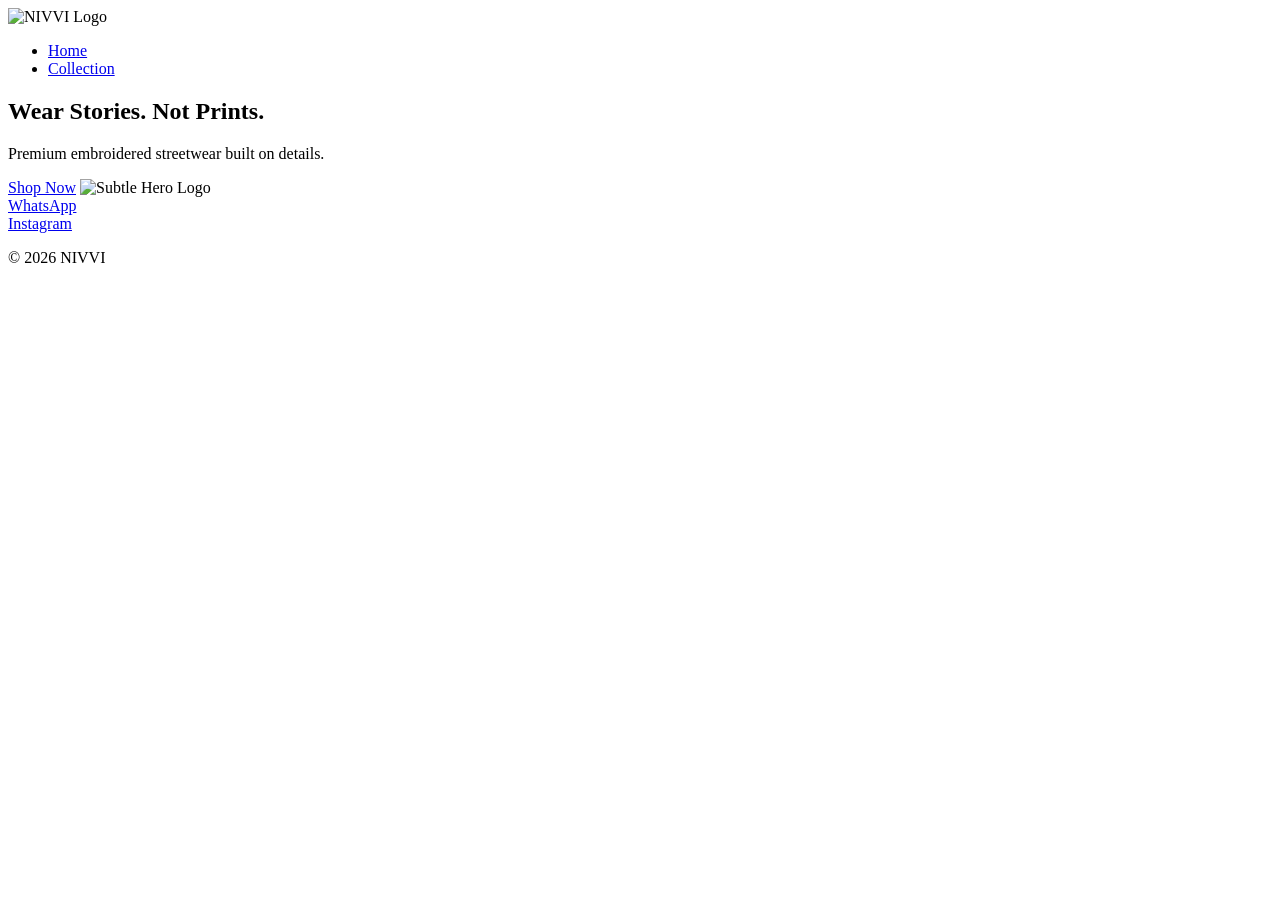
==== index.html @ bb1ccd34 "Create index.html for home page" ====
<!DOCTYPE html>
<html lang="en">
<head>
    <meta charset="UTF-8">
    <meta name="viewport" content="width=device-width, initial-scale=1.0">
    <link rel="stylesheet" href="styles.css">
    <title>NIVVI - Home</title>
</head>
<body>
    <nav class="navbar">
        <img src="images/nivvi logo.jpg" alt="NIVVI Logo" class="logo">
        <ul>
            <li><a href="index.html">Home</a></li>
            <li><a href="collection.html">Collection</a></li>
        </ul>
    </nav>
    <section class="hero">
        <h1>Wear Stories. Not Prints.</h1>
        <p>Premium embroidered streetwear built on details.</p>
        <a href="collection.html" class="cta">Shop Now</a>
        <img src="images/nivvi logo.jpg" alt="Subtle Hero Logo" class="hero-logo">
    </section>
    <div id="product-grid-home" class="product-grid"></div>
    <div class="whatsapp-button">
        <a href="https://wa.me/917016248695">WhatsApp</a>
    </div>
    <footer>
        <a href="https://www.instagram.com/nivvi">Instagram</a>
        <p>&copy; 2026 NIVVI</p>
    </footer>
</body>
</html>
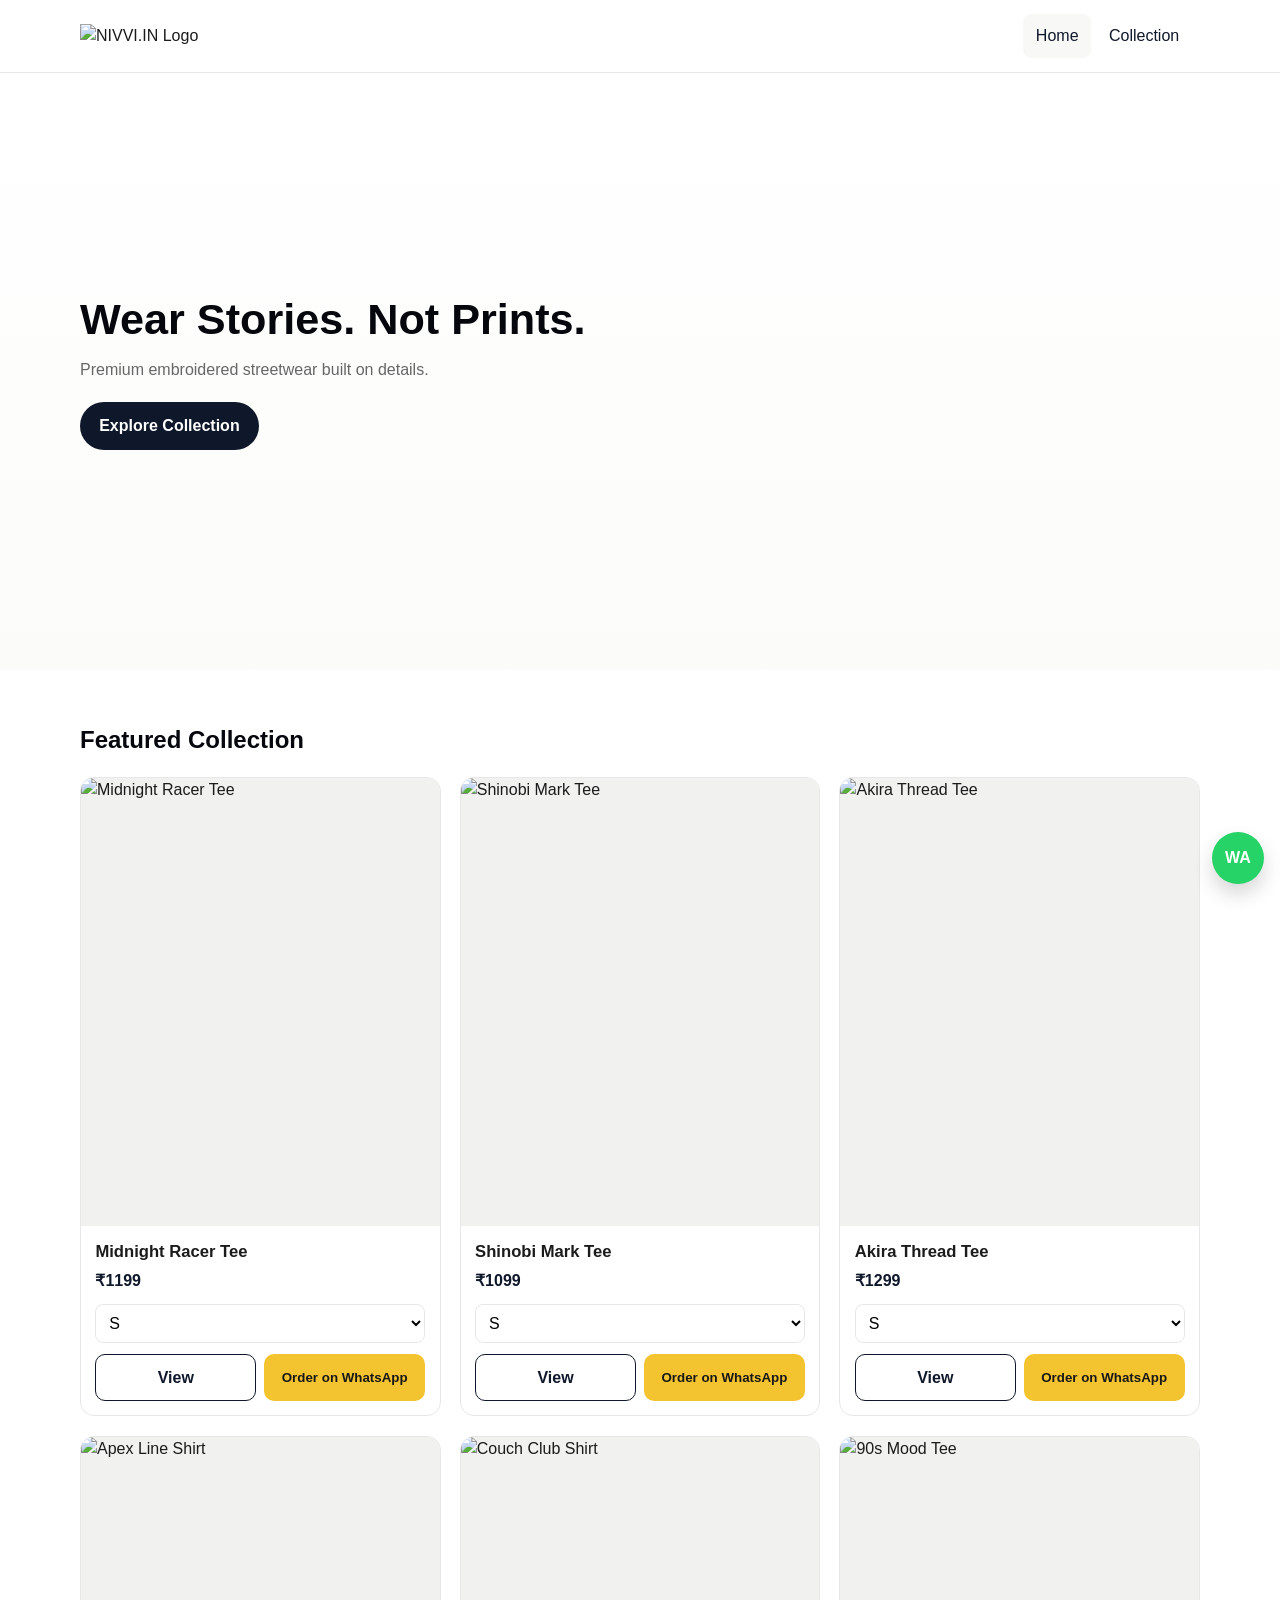
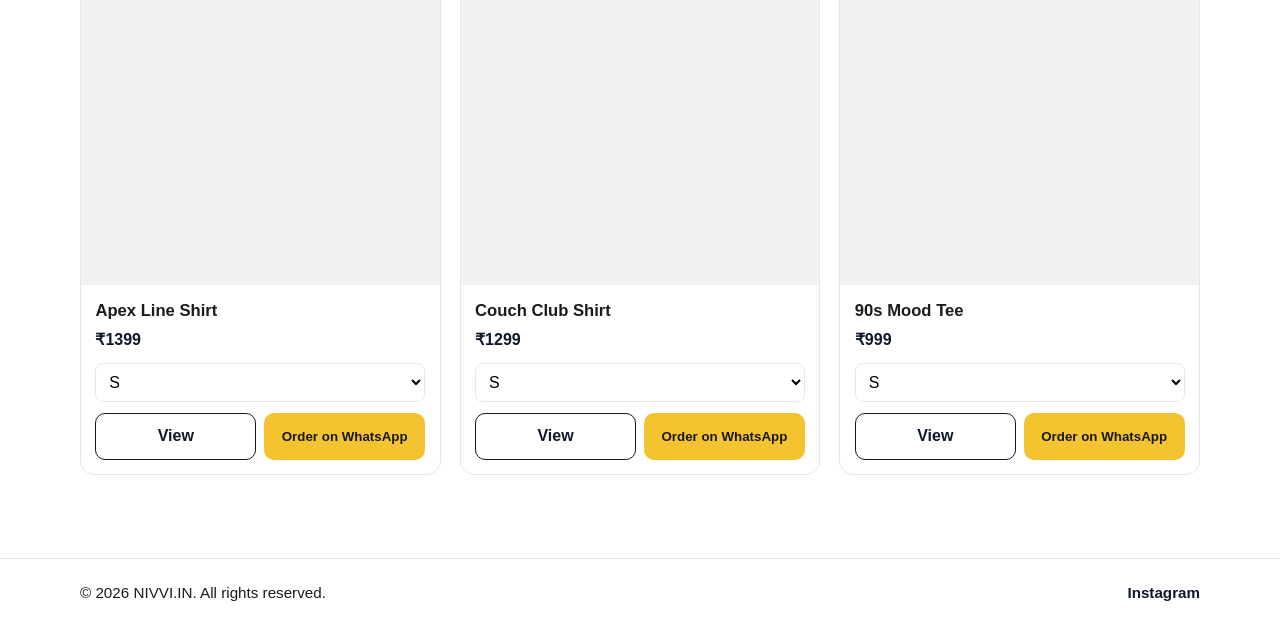
==== commit b4940919: "Add files via upload" ====
--- a/index.html
+++ b/index.html
@@ -1,32 +1,78 @@
 <!DOCTYPE html>
 <html lang="en">
 <head>
-    <meta charset="UTF-8">
-    <meta name="viewport" content="width=device-width, initial-scale=1.0">
-    <link rel="stylesheet" href="styles.css">
-    <title>NIVVI - Home</title>
+  <meta charset="UTF-8" />
+  <meta name="viewport" content="width=device-width, initial-scale=1.0" />
+  <meta name="description" content="NIVVI.IN - Premium embroidered streetwear built on details." />
+  <title>NIVVI.IN | Home</title>
+  <link rel="stylesheet" href="styles.css" />
 </head>
-<body>
-    <nav class="navbar">
-        <img src="images/nivvi logo.jpg" alt="NIVVI Logo" class="logo">
-        <ul>
-            <li><a href="index.html">Home</a></li>
-            <li><a href="collection.html">Collection</a></li>
-        </ul>
+<body data-page="home">
+  <!-- Sticky Navbar -->
+  <header class="site-header">
+    <nav class="navbar container" aria-label="Main Navigation">
+      <a href="index.html" class="brand" aria-label="NIVVI.IN Home">
+        <img src="nivvi logo.jpg" alt="NIVVI.IN Logo" class="brand-logo" />
+      </a>
+
+      <button class="nav-toggle" aria-label="Toggle menu" aria-expanded="false">
+        <span></span><span></span><span></span>
+      </button>
+
+      <ul class="nav-links">
+        <li><a href="index.html" class="active">Home</a></li>
+        <li><a href="collection.html">Collection</a></li>
+      </ul>
     </nav>
-    <section class="hero">
-        <h1>Wear Stories. Not Prints.</h1>
-        <p>Premium embroidered streetwear built on details.</p>
-        <a href="collection.html" class="cta">Shop Now</a>
-        <img src="images/nivvi logo.jpg" alt="Subtle Hero Logo" class="hero-logo">
+  </header>
+
+  <main>
+    <!-- Hero -->
+    <section class="hero section">
+      <div class="container hero-content">
+        <div class="hero-text">
+          <h1>Wear Stories. Not Prints.</h1>
+          <p>Premium embroidered streetwear built on details.</p>
+          <a href="collection.html" class="btn btn-primary">Explore Collection</a>
+        </div>
+        <div class="hero-logo-wrap" aria-hidden="true">
+          <img src="nivvi logo.jpg" alt="" class="hero-logo-subtle" />
+        </div>
+      </div>
     </section>
-    <div id="product-grid-home" class="product-grid"></div>
-    <div class="whatsapp-button">
-        <a href="https://wa.me/917016248695">WhatsApp</a>
+
+    <!-- Product Grid -->
+    <section class="section">
+      <div class="container">
+        <div class="section-head">
+          <h2>Featured Collection</h2>
+        </div>
+        <div id="product-grid-home" class="product-grid" aria-live="polite"></div>
+      </div>
+    </section>
+  </main>
+
+  <!-- Floating WhatsApp -->
+  <a
+    href="https://wa.me/917016248695"
+    class="floating-whatsapp"
+    target="_blank"
+    rel="noopener noreferrer"
+    aria-label="Chat on WhatsApp"
+    title="Chat on WhatsApp"
+  >
+    WA
+  </a>
+
+  <footer class="site-footer">
+    <div class="container footer-content">
+      <p>© <span id="year"></span> NIVVI.IN. All rights reserved.</p>
+      <a href="https://instagram.com/" target="_blank" rel="noopener noreferrer" aria-label="Instagram">
+        Instagram
+      </a>
     </div>
-    <footer>
-        <a href="https://www.instagram.com/nivvi">Instagram</a>
-        <p>&copy; 2026 NIVVI</p>
-    </footer>
+  </footer>
+
+  <script src="script.js"></script>
 </body>
 </html>
--- a/styles.css
+++ b/styles.css
@@ -0,0 +1,459 @@
+/* =========================
+   NIVVI.IN - Global Styles
+   ========================= */
+:root {
+  --color-primary: #0f172a; /* deep navy */
+  --color-dark: #05070d;
+  --color-accent: #f4c430; /* yellow accent */
+  --color-bg: #f8f8f6;
+  --color-white: #ffffff;
+  --color-text: #1b1b1b;
+  --color-muted: #666;
+  --border: #e7e7e7;
+  --radius: 14px;
+  --shadow: 0 8px 25px rgba(0, 0, 0, 0.06);
+  --transition: all 0.25s ease;
+}
+
+*,
+*::before,
+*::after {
+  box-sizing: border-box;
+}
+
+html,
+body {
+  margin: 0;
+  padding: 0;
+}
+
+body {
+  font-family: "Inter", "Segoe UI", Roboto, Arial, sans-serif;
+  color: var(--color-text);
+  background: var(--color-white);
+  line-height: 1.5;
+}
+
+img {
+  max-width: 100%;
+  display: block;
+}
+
+a {
+  text-decoration: none;
+  color: inherit;
+}
+
+.container {
+  width: min(1120px, 92%);
+  margin-inline: auto;
+}
+
+.section {
+  padding: 2.5rem 0;
+}
+
+/* =========================
+   Navbar
+   ========================= */
+.site-header {
+  position: sticky;
+  top: 0;
+  z-index: 1000;
+  background: rgba(255, 255, 255, 0.95);
+  border-bottom: 1px solid var(--border);
+  backdrop-filter: blur(6px);
+}
+
+.navbar {
+  display: flex;
+  align-items: center;
+  justify-content: space-between;
+  min-height: 72px;
+}
+
+.brand-logo {
+  width: 120px;
+  height: auto;
+  object-fit: contain;
+}
+
+.nav-toggle {
+  display: inline-flex;
+  flex-direction: column;
+  gap: 4px;
+  border: 0;
+  background: transparent;
+  cursor: pointer;
+}
+
+.nav-toggle span {
+  width: 22px;
+  height: 2px;
+  background: var(--color-primary);
+  border-radius: 2px;
+}
+
+.nav-links {
+  position: absolute;
+  top: 72px;
+  right: 4%;
+  background: var(--color-white);
+  border: 1px solid var(--border);
+  border-radius: 10px;
+  list-style: none;
+  margin: 0;
+  padding: 0.5rem;
+  min-width: 140px;
+  display: none;
+  box-shadow: var(--shadow);
+}
+
+.nav-links.open {
+  display: block;
+}
+
+.nav-links li a {
+  display: block;
+  padding: 0.6rem 0.8rem;
+  color: var(--color-primary);
+  font-weight: 500;
+  border-radius: 8px;
+}
+
+.nav-links li a:hover,
+.nav-links li a.active {
+  background: var(--color-bg);
+}
+
+/* =========================
+   Hero
+   ========================= */
+.hero {
+  background: linear-gradient(180deg, #ffffff, #fbfbf9);
+}
+
+.hero-content {
+  display: grid;
+  gap: 1.2rem;
+  align-items: center;
+}
+
+.hero-text h1 {
+  margin: 0;
+  font-size: 1.9rem;
+  line-height: 1.2;
+  color: var(--color-dark);
+}
+
+.hero-text p {
+  margin: 0.8rem 0 1.2rem;
+  color: var(--color-muted);
+}
+
+.btn {
+  display: inline-block;
+  border: 0;
+  border-radius: 999px;
+  padding: 0.75rem 1.2rem;
+  font-weight: 600;
+  transition: var(--transition);
+  cursor: pointer;
+}
+
+.btn-primary {
+  background: var(--color-primary);
+  color: var(--color-white);
+}
+
+.btn-primary:hover {
+  transform: translateY(-1px);
+  background: #1c2745;
+}
+
+.hero-logo-wrap {
+  justify-self: start;
+}
+
+.hero-logo-subtle {
+  width: 90px;
+  opacity: 0.16;
+  filter: grayscale(20%);
+}
+
+/* =========================
+   Sections / Headings
+   ========================= */
+.section-head {
+  display: flex;
+  align-items: center;
+  justify-content: space-between;
+  gap: 1rem;
+  margin-bottom: 1.2rem;
+}
+
+.section-head h1,
+.section-head h2 {
+  margin: 0;
+  color: var(--color-dark);
+}
+
+.collection-head {
+  flex-wrap: wrap;
+}
+
+.fake-filter {
+  display: inline-flex;
+  align-items: center;
+  gap: 0.45rem;
+  font-size: 0.9rem;
+  color: var(--color-muted);
+}
+
+.fake-filter select {
+  border: 1px solid var(--border);
+  border-radius: 8px;
+  padding: 0.35rem 0.5rem;
+  background: var(--color-white);
+}
+
+/* =========================
+   Product Grid + Cards
+   ========================= */
+.product-grid {
+  display: grid;
+  grid-template-columns: 1fr;
+  gap: 1rem;
+}
+
+.product-card {
+  background: var(--color-white);
+  border: 1px solid var(--border);
+  border-radius: var(--radius);
+  overflow: hidden;
+  transition: var(--transition);
+}
+
+.product-card:hover {
+  transform: translateY(-4px);
+  box-shadow: var(--shadow);
+}
+
+.product-image-wrap {
+  aspect-ratio: 4 / 5;
+  background: #f1f1ef;
+  overflow: hidden;
+}
+
+.product-image {
+  width: 100%;
+  height: 100%;
+  object-fit: cover;
+}
+
+.product-body {
+  padding: 0.9rem;
+}
+
+.product-name {
+  margin: 0 0 0.25rem;
+  font-size: 1.04rem;
+}
+
+.product-price {
+  margin: 0 0 0.7rem;
+  color: var(--color-primary);
+  font-weight: 700;
+}
+
+.select-row {
+  display: flex;
+  align-items: center;
+  gap: 0.5rem;
+  margin-bottom: 0.7rem;
+}
+
+.size-select {
+  width: 100%;
+  border: 1px solid var(--border);
+  border-radius: 8px;
+  padding: 0.55rem;
+  font: inherit;
+  background: var(--color-white);
+}
+
+.card-actions {
+  display: grid;
+  grid-template-columns: 1fr;
+  gap: 0.5rem;
+}
+
+.btn-outline {
+  border: 1px solid var(--color-primary);
+  background: transparent;
+  color: var(--color-primary);
+  text-align: center;
+  padding: 0.65rem 0.9rem;
+  border-radius: 10px;
+  font-weight: 600;
+}
+
+.btn-outline:hover {
+  background: #eef2ff;
+}
+
+.btn-whatsapp {
+  background: var(--color-accent);
+  color: #181818;
+  text-align: center;
+  font-weight: 700;
+  padding: 0.7rem 0.9rem;
+  border-radius: 10px;
+  border: none;
+}
+
+.btn-whatsapp:hover {
+  filter: brightness(0.96);
+}
+
+/* =========================
+   Product Detail Page
+   ========================= */
+.product-detail {
+  display: grid;
+  grid-template-columns: 1fr;
+  gap: 1rem;
+  background: var(--color-white);
+  border: 1px solid var(--border);
+  border-radius: var(--radius);
+  padding: 1rem;
+}
+
+.product-detail-image-wrap {
+  background: #f3f3f0;
+  border-radius: 12px;
+  overflow: hidden;
+  aspect-ratio: 4 / 5;
+}
+
+.product-detail-image {
+  width: 100%;
+  height: 100%;
+  object-fit: cover;
+}
+
+.product-detail h1 {
+  margin: 0;
+  font-size: 1.5rem;
+}
+
+.product-detail-price {
+  color: var(--color-primary);
+  font-size: 1.1rem;
+  font-weight: 700;
+  margin: 0.3rem 0 0.6rem;
+}
+
+.product-detail p {
+  color: var(--color-muted);
+}
+
+/* =========================
+   Footer + Floating WhatsApp
+   ========================= */
+.site-footer {
+  border-top: 1px solid var(--border);
+  margin-top: 2rem;
+  background: #fff;
+}
+
+.footer-content {
+  min-height: 68px;
+  display: flex;
+  align-items: center;
+  justify-content: space-between;
+  gap: 1rem;
+  font-size: 0.95rem;
+}
+
+.footer-content a {
+  color: var(--color-primary);
+  font-weight: 600;
+}
+
+.floating-whatsapp {
+  position: fixed;
+  right: 16px;
+  bottom: 16px;
+  width: 52px;
+  height: 52px;
+  border-radius: 50%;
+  display: grid;
+  place-items: center;
+  font-weight: 800;
+  background: #25d366;
+  color: white;
+  box-shadow: 0 10px 20px rgba(0, 0, 0, 0.16);
+  z-index: 1001;
+}
+
+/* =========================
+   Desktop
+   ========================= */
+@media (min-width: 700px) {
+  .nav-toggle {
+    display: none;
+  }
+
+  .nav-links {
+    position: static;
+    display: flex !important;
+    align-items: center;
+    gap: 0.3rem;
+    border: 0;
+    box-shadow: none;
+    min-width: auto;
+    background: transparent;
+  }
+
+  .hero-content {
+    grid-template-columns: 1.1fr 0.9fr;
+    min-height: 55vh;
+  }
+
+  .hero-text h1 {
+    font-size: 2.7rem;
+  }
+
+  .hero-logo-wrap {
+    justify-self: end;
+  }
+
+  .hero-logo-subtle {
+    width: 200px;
+  }
+
+  .product-grid {
+    grid-template-columns: repeat(2, 1fr);
+  }
+
+  .card-actions {
+    grid-template-columns: 1fr 1fr;
+  }
+
+  .product-detail {
+    grid-template-columns: 1fr 1fr;
+    padding: 1.2rem;
+  }
+}
+
+@media (min-width: 1024px) {
+  .product-grid {
+    grid-template-columns: repeat(3, 1fr);
+    gap: 1.2rem;
+  }
+
+  .section {
+    padding: 3.2rem 0;
+  }
+}
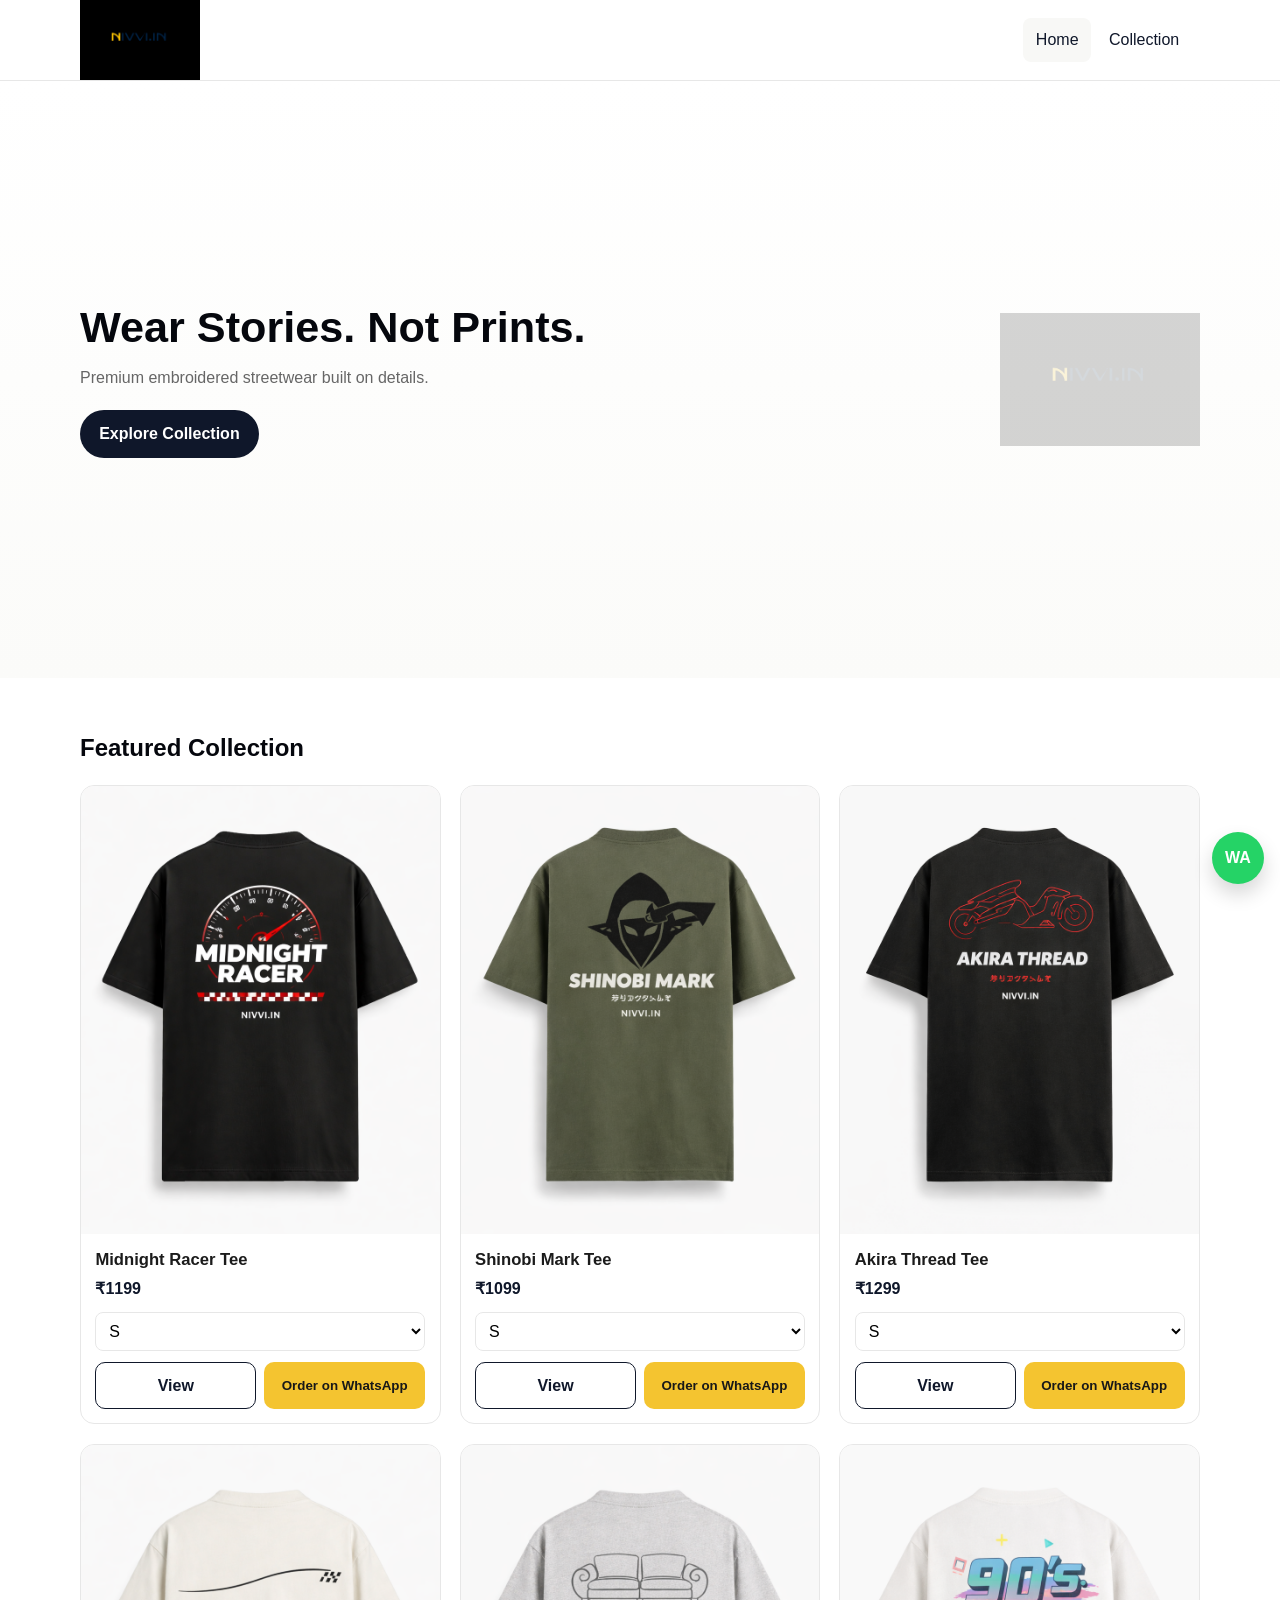
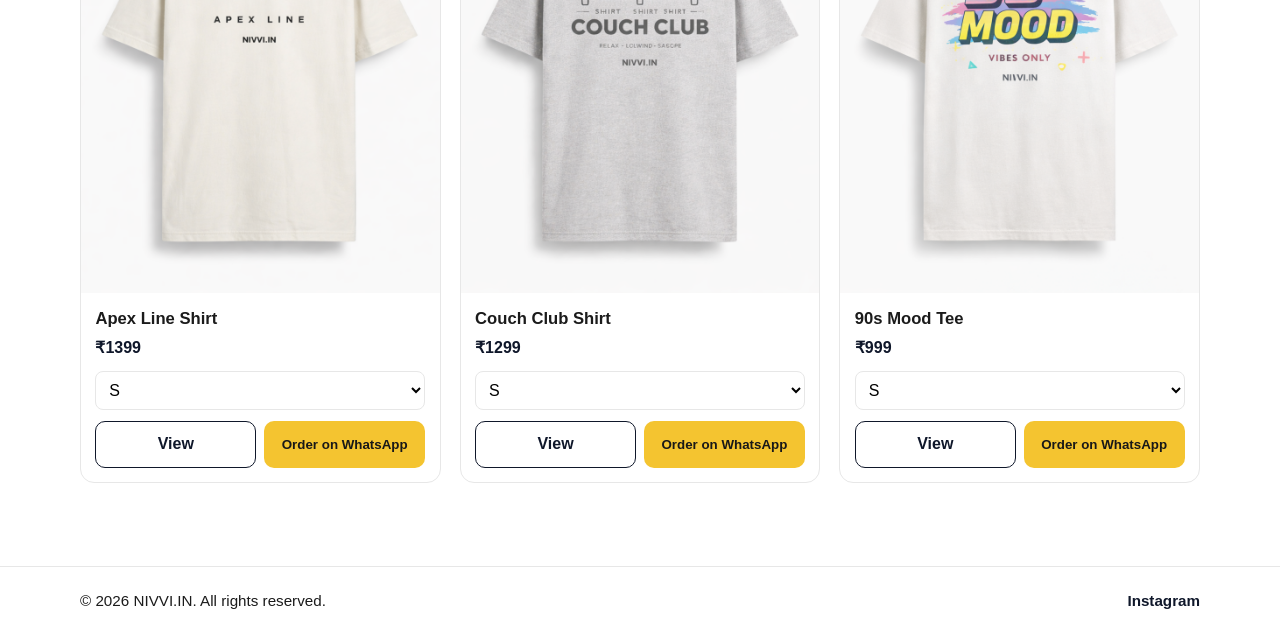
==== commit e4afaf4f: "Fix image paths: add images/ prefix to all image references Agent-Logs-Url: https://github.com/Aagam" ====
--- a/index.html
+++ b/index.html
@@ -12,7 +12,7 @@
   <header class="site-header">
     <nav class="navbar container" aria-label="Main Navigation">
       <a href="index.html" class="brand" aria-label="NIVVI.IN Home">
-        <img src="nivvi logo.jpg" alt="NIVVI.IN Logo" class="brand-logo" />
+        <img src="images/nivvi logo.jpg" alt="NIVVI.IN Logo" class="brand-logo" />
       </a>
 
       <button class="nav-toggle" aria-label="Toggle menu" aria-expanded="false">
@@ -36,7 +36,7 @@
           <a href="collection.html" class="btn btn-primary">Explore Collection</a>
         </div>
         <div class="hero-logo-wrap" aria-hidden="true">
-          <img src="nivvi logo.jpg" alt="" class="hero-logo-subtle" />
+          <img src="images/nivvi logo.jpg" alt="" class="hero-logo-subtle" />
         </div>
       </div>
     </section>
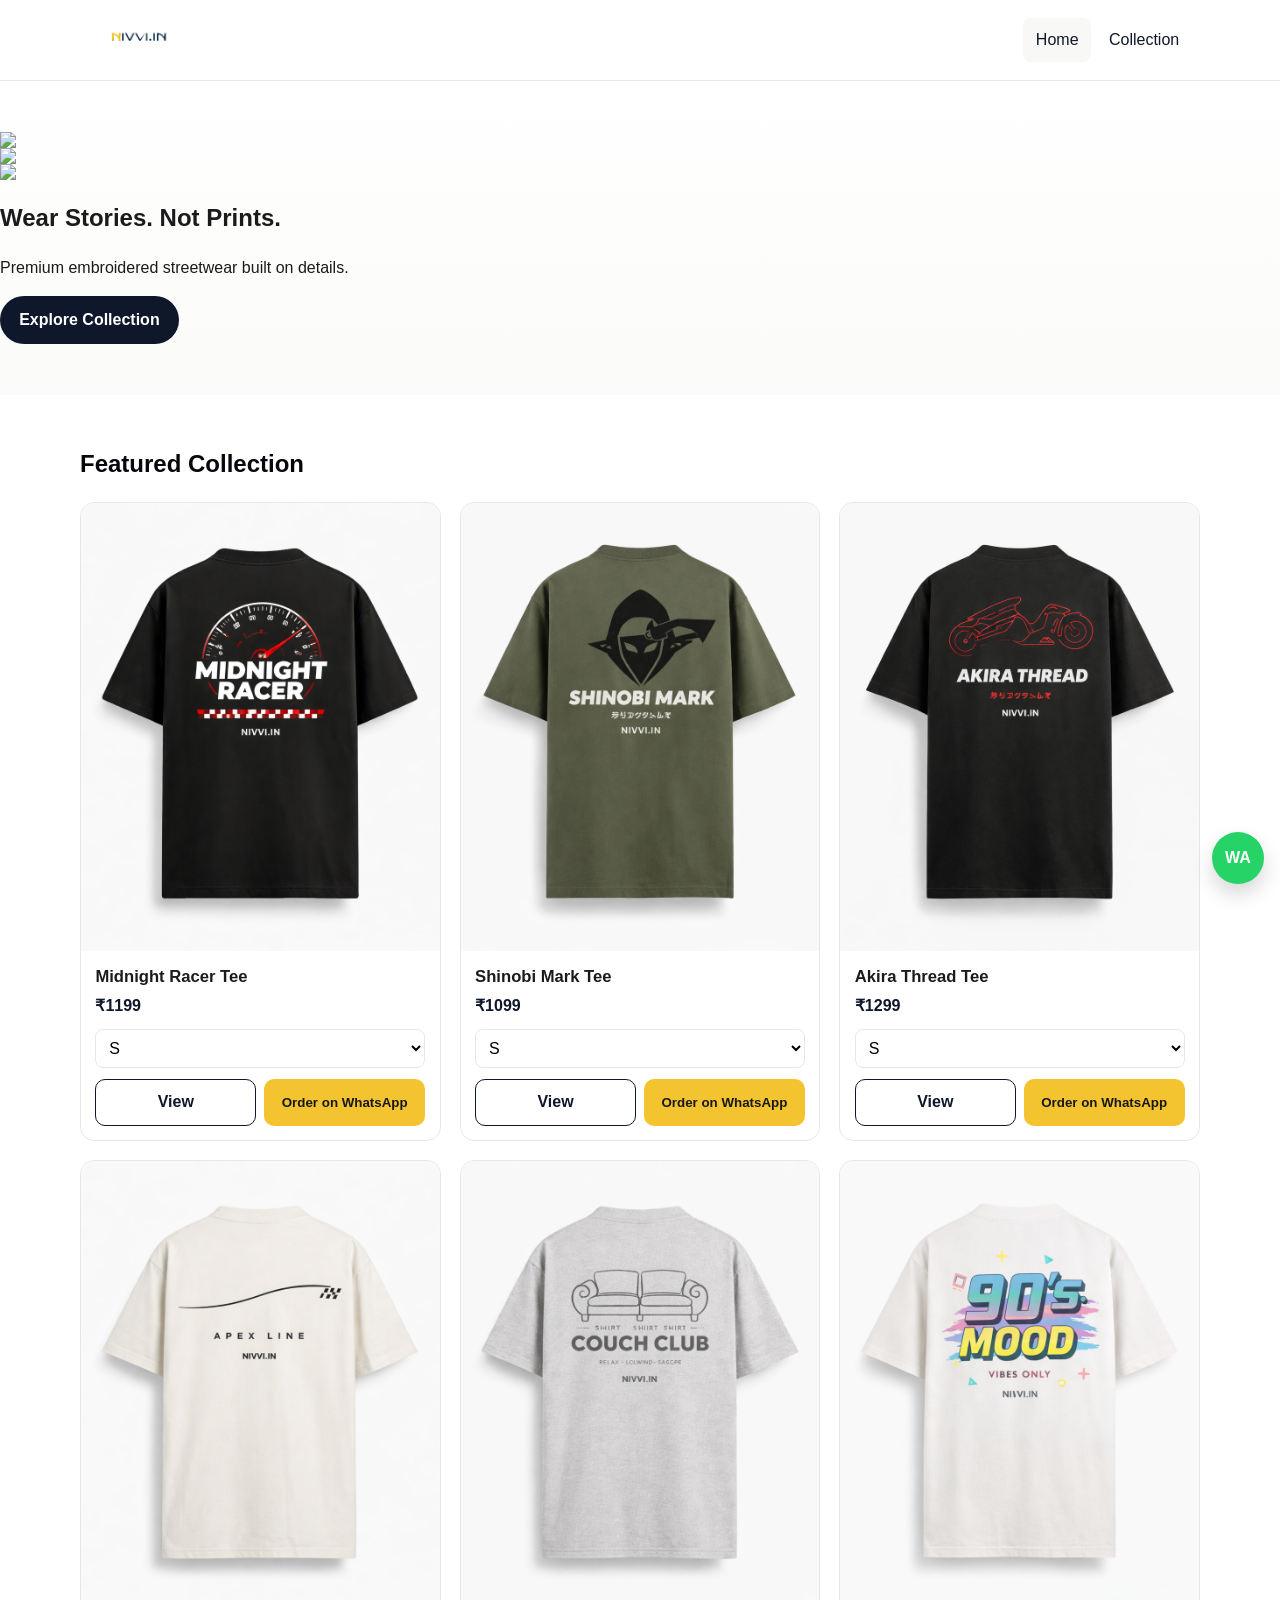
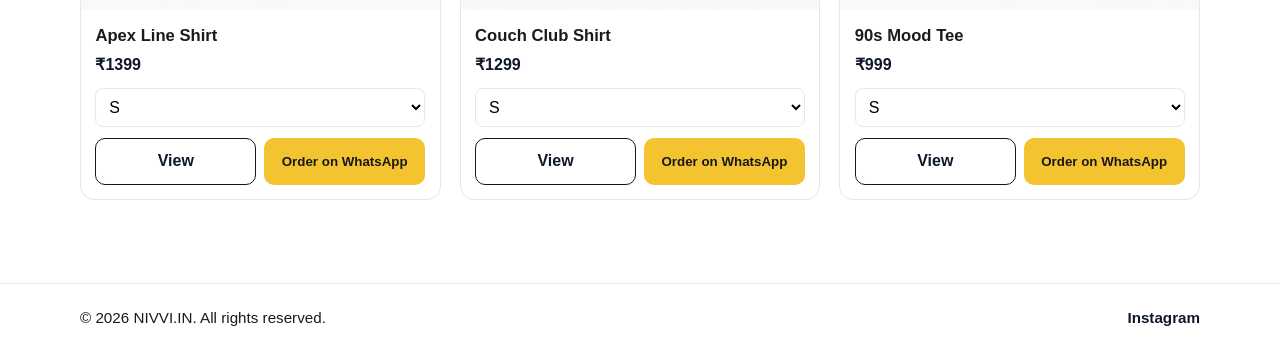
==== commit b4163786: "Update index.html" ====
--- a/index.html
+++ b/index.html
@@ -12,7 +12,7 @@
   <header class="site-header">
     <nav class="navbar container" aria-label="Main Navigation">
       <a href="index.html" class="brand" aria-label="NIVVI.IN Home">
-        <img src="images/nivvi logo.jpg" alt="NIVVI.IN Logo" class="brand-logo" />
+        <img src="nivvi logo.jpg" alt="NIVVI.IN Logo" class="brand-logo" />
       </a>
 
       <button class="nav-toggle" aria-label="Toggle menu" aria-expanded="false">
@@ -29,14 +29,15 @@
   <main>
     <!-- Hero -->
     <section class="hero section">
-      <div class="container hero-content">
-        <div class="hero-text">
+      <div class="hero-slider">
+        <img src="poster 1.jpg" class="slide active" />
+        <img src="poster 2.jpg" class="slide" />
+        <img src="poster 3.jpg" class="slide" />
+          
+        <div class="hero-overlay">
           <h1>Wear Stories. Not Prints.</h1>
           <p>Premium embroidered streetwear built on details.</p>
           <a href="collection.html" class="btn btn-primary">Explore Collection</a>
-        </div>
-        <div class="hero-logo-wrap" aria-hidden="true">
-          <img src="images/nivvi logo.jpg" alt="" class="hero-logo-subtle" />
         </div>
       </div>
     </section>
@@ -75,4 +76,4 @@
 
   <script src="script.js"></script>
 </body>
-</html>+</html>
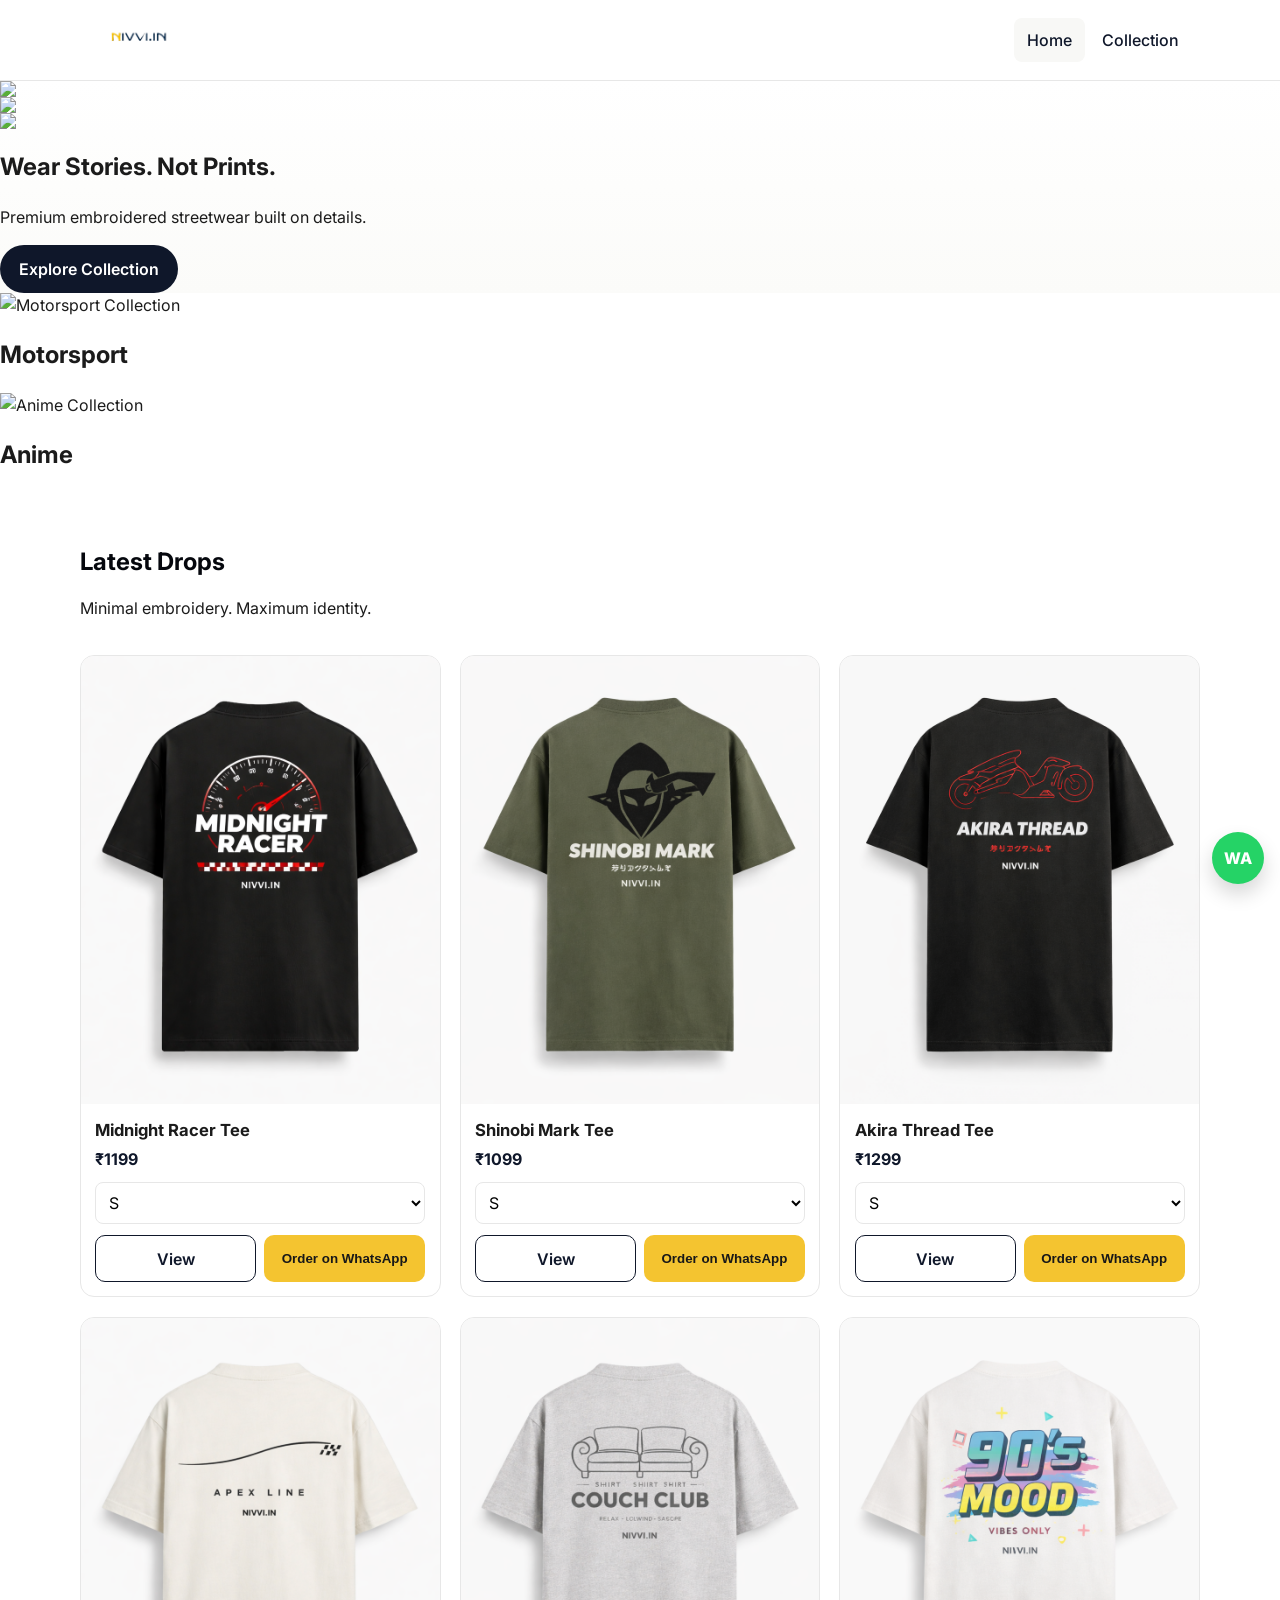
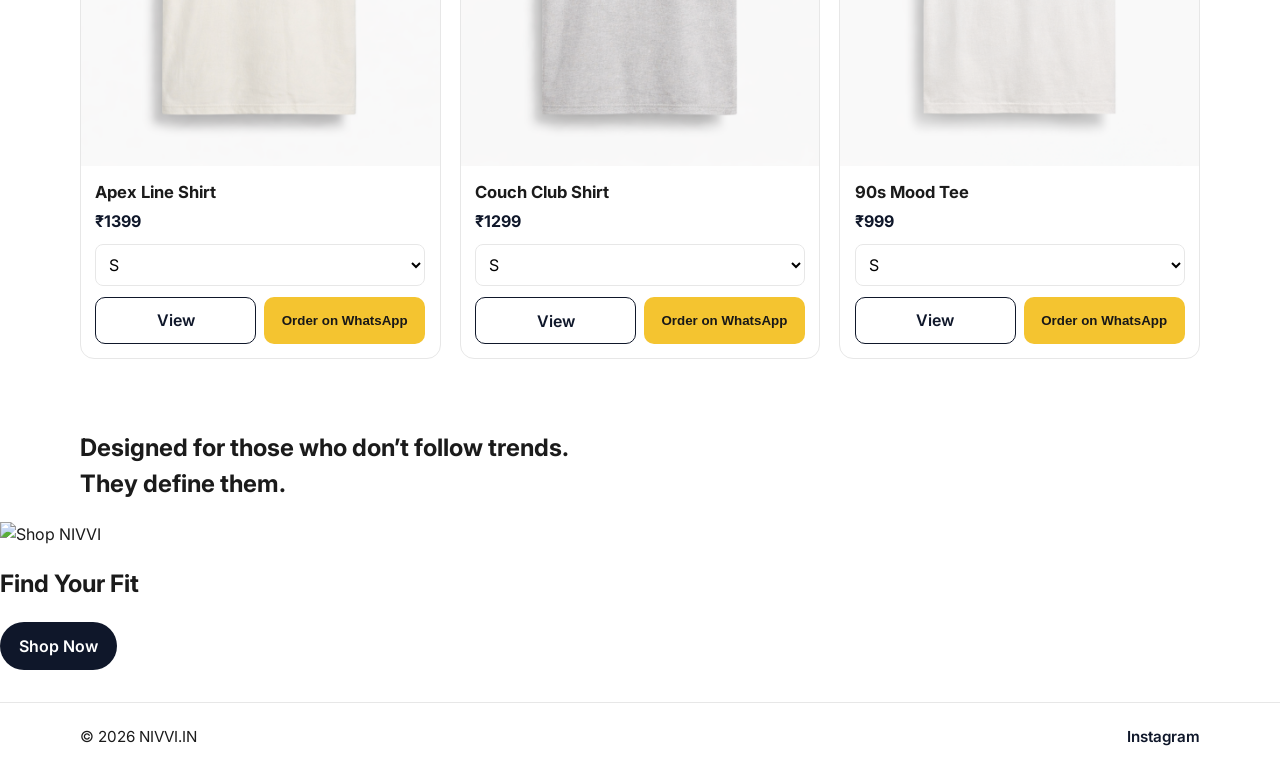
==== commit 62a7208b: "Update index.html" ====
--- a/index.html
+++ b/index.html
@@ -5,17 +5,23 @@
   <meta name="viewport" content="width=device-width, initial-scale=1.0" />
   <meta name="description" content="NIVVI.IN - Premium embroidered streetwear built on details." />
   <title>NIVVI.IN | Home</title>
+
+  <!-- Fonts (Premium feel) -->
+  <link href="https://fonts.googleapis.com/css2?family=Playfair+Display:wght@600&family=Inter:wght@300;400;600&display=swap" rel="stylesheet">
+
   <link rel="stylesheet" href="styles.css" />
 </head>
+
 <body data-page="home">
-  <!-- Sticky Navbar -->
+
+  <!-- Navbar -->
   <header class="site-header">
-    <nav class="navbar container" aria-label="Main Navigation">
-      <a href="index.html" class="brand" aria-label="NIVVI.IN Home">
+    <nav class="navbar container">
+      <a href="index.html" class="brand">
         <img src="nivvi logo.jpg" alt="NIVVI.IN Logo" class="brand-logo" />
       </a>
 
-      <button class="nav-toggle" aria-label="Toggle menu" aria-expanded="false">
+      <button class="nav-toggle">
         <span></span><span></span><span></span>
       </button>
 
@@ -27,30 +33,80 @@
   </header>
 
   <main>
-    <!-- Hero -->
-    <section class="hero section">
+
+    <!-- HERO SLIDER -->
+    <section class="hero">
       <div class="hero-slider">
         <img src="poster 1.jpg" class="slide active" />
         <img src="poster 2.jpg" class="slide" />
         <img src="poster 3.jpg" class="slide" />
-          
+
+        <!-- Optional overlay (remove if posters already have text) -->
         <div class="hero-overlay">
           <h1>Wear Stories. Not Prints.</h1>
           <p>Premium embroidered streetwear built on details.</p>
           <a href="collection.html" class="btn btn-primary">Explore Collection</a>
         </div>
+
+        <!-- Slider dots -->
+        <div class="slider-dots">
+          <span class="dot active"></span>
+          <span class="dot"></span>
+          <span class="dot"></span>
+        </div>
       </div>
     </section>
 
-    <!-- Product Grid -->
+    <!-- COLLECTION SPLIT (LUXURY SECTION) -->
+    <section class="collection-split">
+      <div class="split-item">
+        <img src="poster 1.jpg" alt="Motorsport Collection">
+        <div class="split-overlay">
+          <h2>Motorsport</h2>
+        </div>
+      </div>
+
+      <div class="split-item">
+        <img src="poster 2.jpg" alt="Anime Collection">
+        <div class="split-overlay">
+          <h2>Anime</h2>
+        </div>
+      </div>
+    </section>
+
+    <!-- PRODUCT GRID -->
     <section class="section">
       <div class="container">
         <div class="section-head">
-          <h2>Featured Collection</h2>
+          <div>
+            <h2>Latest Drops</h2>
+            <p class="section-sub">Minimal embroidery. Maximum identity.</p>
+          </div>
         </div>
-        <div id="product-grid-home" class="product-grid" aria-live="polite"></div>
+
+        <div id="product-grid-home" class="product-grid"></div>
       </div>
     </section>
+
+    <!-- BRAND STATEMENT -->
+    <section class="brand-block">
+      <div class="container">
+        <h2>
+          Designed for those who don’t follow trends.<br>
+          They define them.
+        </h2>
+      </div>
+    </section>
+
+    <!-- FINAL CTA -->
+    <section class="cta-banner">
+      <img src="poster 3.jpg" alt="Shop NIVVI">
+      <div class="cta-overlay">
+        <h2>Find Your Fit</h2>
+        <a href="collection.html" class="btn btn-primary">Shop Now</a>
+      </div>
+    </section>
+
   </main>
 
   <!-- Floating WhatsApp -->
@@ -58,22 +114,19 @@
     href="https://wa.me/917016248695"
     class="floating-whatsapp"
     target="_blank"
-    rel="noopener noreferrer"
-    aria-label="Chat on WhatsApp"
-    title="Chat on WhatsApp"
   >
     WA
   </a>
 
+  <!-- Footer -->
   <footer class="site-footer">
     <div class="container footer-content">
-      <p>© <span id="year"></span> NIVVI.IN. All rights reserved.</p>
-      <a href="https://instagram.com/" target="_blank" rel="noopener noreferrer" aria-label="Instagram">
-        Instagram
-      </a>
+      <p>© <span id="year"></span> NIVVI.IN</p>
+      <a href="https://instagram.com/" target="_blank">Instagram</a>
     </div>
   </footer>
 
   <script src="script.js"></script>
+
 </body>
 </html>
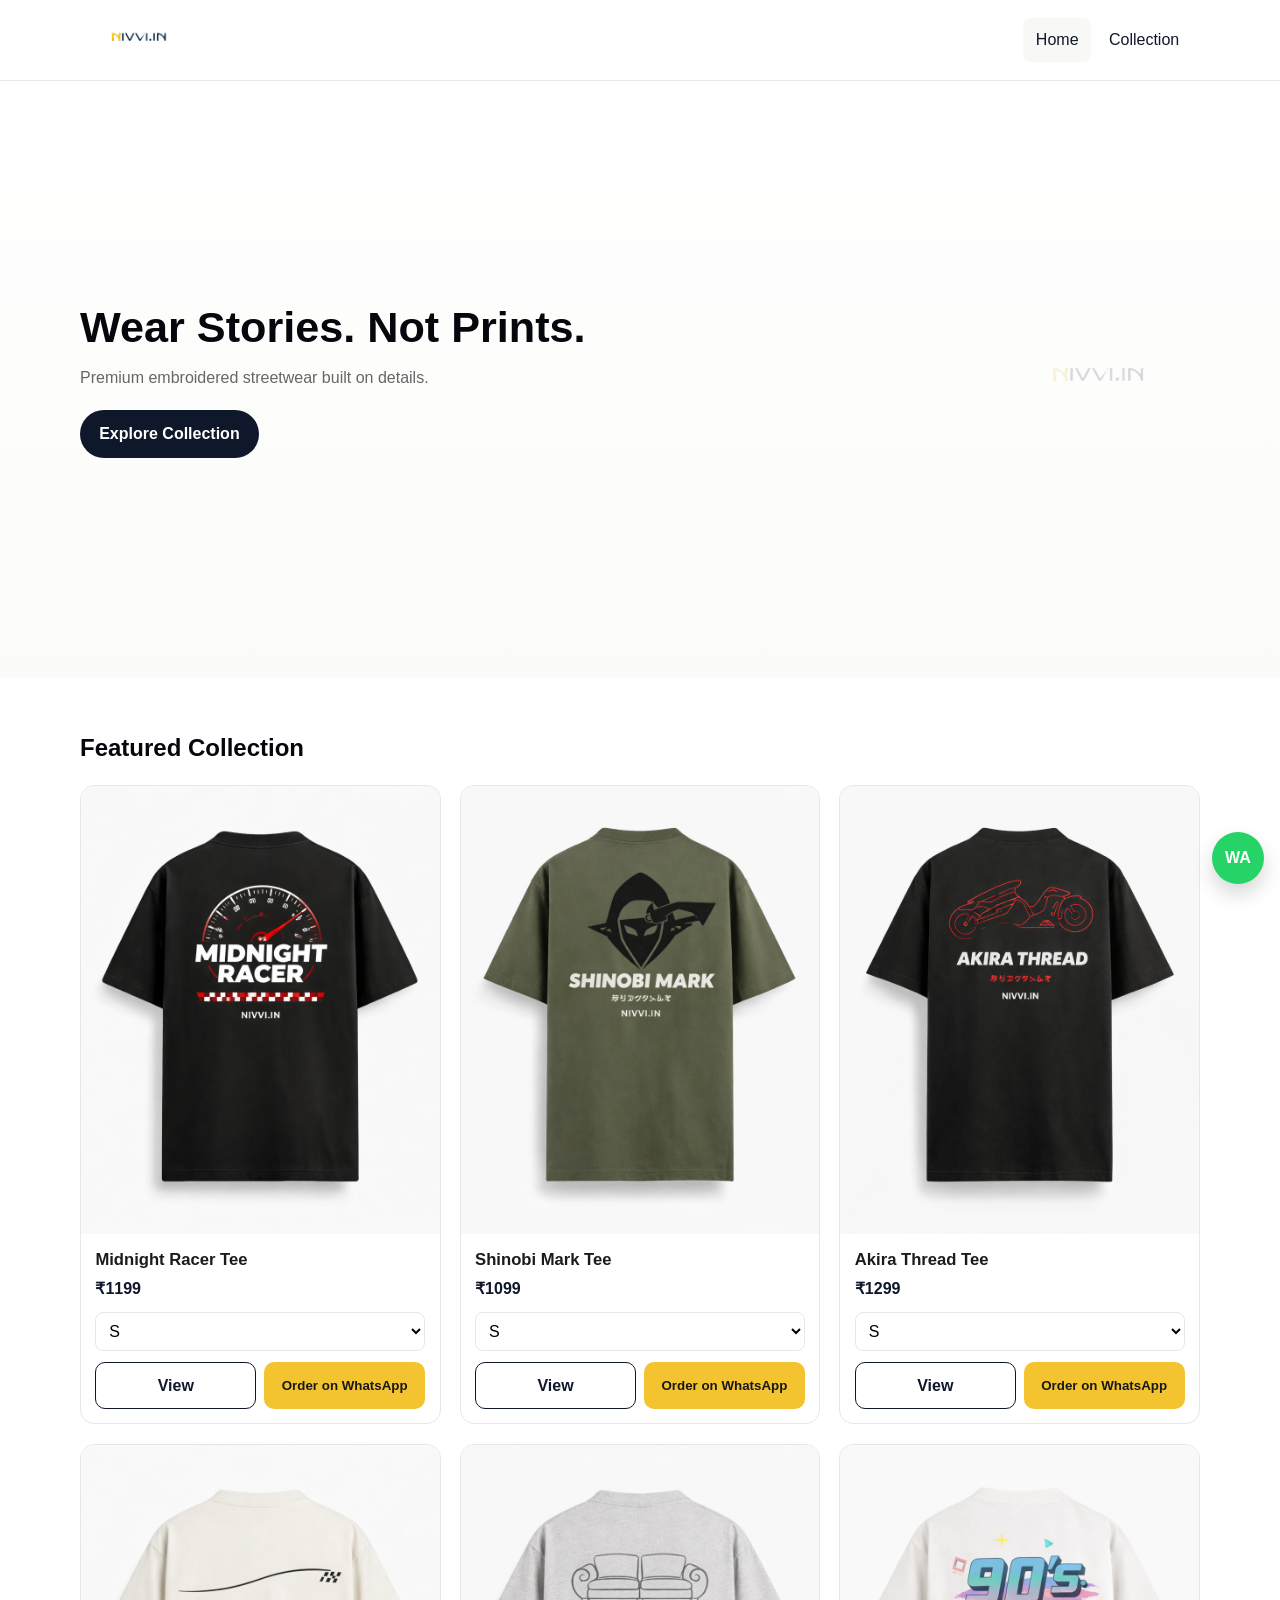
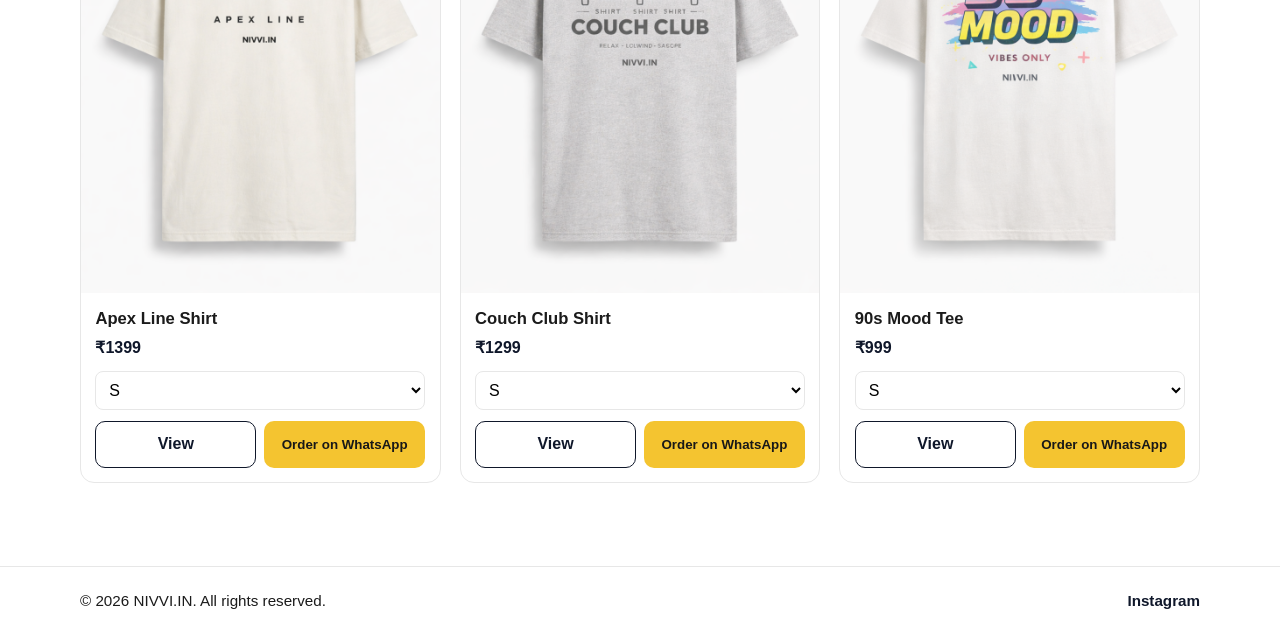
==== commit 839f9097: "Add files via upload" ====
--- a/index.html
+++ b/index.html
@@ -5,23 +5,17 @@
   <meta name="viewport" content="width=device-width, initial-scale=1.0" />
   <meta name="description" content="NIVVI.IN - Premium embroidered streetwear built on details." />
   <title>NIVVI.IN | Home</title>
-
-  <!-- Fonts (Premium feel) -->
-  <link href="https://fonts.googleapis.com/css2?family=Playfair+Display:wght@600&family=Inter:wght@300;400;600&display=swap" rel="stylesheet">
-
   <link rel="stylesheet" href="styles.css" />
 </head>
-
 <body data-page="home">
-
-  <!-- Navbar -->
+  <!-- Sticky Navbar -->
   <header class="site-header">
-    <nav class="navbar container">
-      <a href="index.html" class="brand">
+    <nav class="navbar container" aria-label="Main Navigation">
+      <a href="index.html" class="brand" aria-label="NIVVI.IN Home">
         <img src="nivvi logo.jpg" alt="NIVVI.IN Logo" class="brand-logo" />
       </a>
 
-      <button class="nav-toggle">
+      <button class="nav-toggle" aria-label="Toggle menu" aria-expanded="false">
         <span></span><span></span><span></span>
       </button>
 
@@ -33,80 +27,29 @@
   </header>
 
   <main>
-
-    <!-- HERO SLIDER -->
-    <section class="hero">
-      <div class="hero-slider">
-        <img src="poster 1.jpg" class="slide active" />
-        <img src="poster 2.jpg" class="slide" />
-        <img src="poster 3.jpg" class="slide" />
-
-        <!-- Optional overlay (remove if posters already have text) -->
-        <div class="hero-overlay">
+    <!-- Hero -->
+    <section class="hero section">
+      <div class="container hero-content">
+        <div class="hero-text">
           <h1>Wear Stories. Not Prints.</h1>
           <p>Premium embroidered streetwear built on details.</p>
           <a href="collection.html" class="btn btn-primary">Explore Collection</a>
         </div>
-
-        <!-- Slider dots -->
-        <div class="slider-dots">
-          <span class="dot active"></span>
-          <span class="dot"></span>
-          <span class="dot"></span>
+        <div class="hero-logo-wrap" aria-hidden="true">
+          <img src="nivvi logo.jpg" alt="" class="hero-logo-subtle" />
         </div>
       </div>
     </section>
 
-    <!-- COLLECTION SPLIT (LUXURY SECTION) -->
-    <section class="collection-split">
-      <div class="split-item">
-        <img src="poster 1.jpg" alt="Motorsport Collection">
-        <div class="split-overlay">
-          <h2>Motorsport</h2>
-        </div>
-      </div>
-
-      <div class="split-item">
-        <img src="poster 2.jpg" alt="Anime Collection">
-        <div class="split-overlay">
-          <h2>Anime</h2>
-        </div>
-      </div>
-    </section>
-
-    <!-- PRODUCT GRID -->
+    <!-- Product Grid -->
     <section class="section">
       <div class="container">
         <div class="section-head">
-          <div>
-            <h2>Latest Drops</h2>
-            <p class="section-sub">Minimal embroidery. Maximum identity.</p>
-          </div>
+          <h2>Featured Collection</h2>
         </div>
-
-        <div id="product-grid-home" class="product-grid"></div>
+        <div id="product-grid-home" class="product-grid" aria-live="polite"></div>
       </div>
     </section>
-
-    <!-- BRAND STATEMENT -->
-    <section class="brand-block">
-      <div class="container">
-        <h2>
-          Designed for those who don’t follow trends.<br>
-          They define them.
-        </h2>
-      </div>
-    </section>
-
-    <!-- FINAL CTA -->
-    <section class="cta-banner">
-      <img src="poster 3.jpg" alt="Shop NIVVI">
-      <div class="cta-overlay">
-        <h2>Find Your Fit</h2>
-        <a href="collection.html" class="btn btn-primary">Shop Now</a>
-      </div>
-    </section>
-
   </main>
 
   <!-- Floating WhatsApp -->
@@ -114,19 +57,22 @@
     href="https://wa.me/917016248695"
     class="floating-whatsapp"
     target="_blank"
+    rel="noopener noreferrer"
+    aria-label="Chat on WhatsApp"
+    title="Chat on WhatsApp"
   >
     WA
   </a>
 
-  <!-- Footer -->
   <footer class="site-footer">
     <div class="container footer-content">
-      <p>© <span id="year"></span> NIVVI.IN</p>
-      <a href="https://instagram.com/" target="_blank">Instagram</a>
+      <p>© <span id="year"></span> NIVVI.IN. All rights reserved.</p>
+      <a href="https://instagram.com/" target="_blank" rel="noopener noreferrer" aria-label="Instagram">
+        Instagram
+      </a>
     </div>
   </footer>
 
   <script src="script.js"></script>
-
 </body>
-</html>
+</html>
